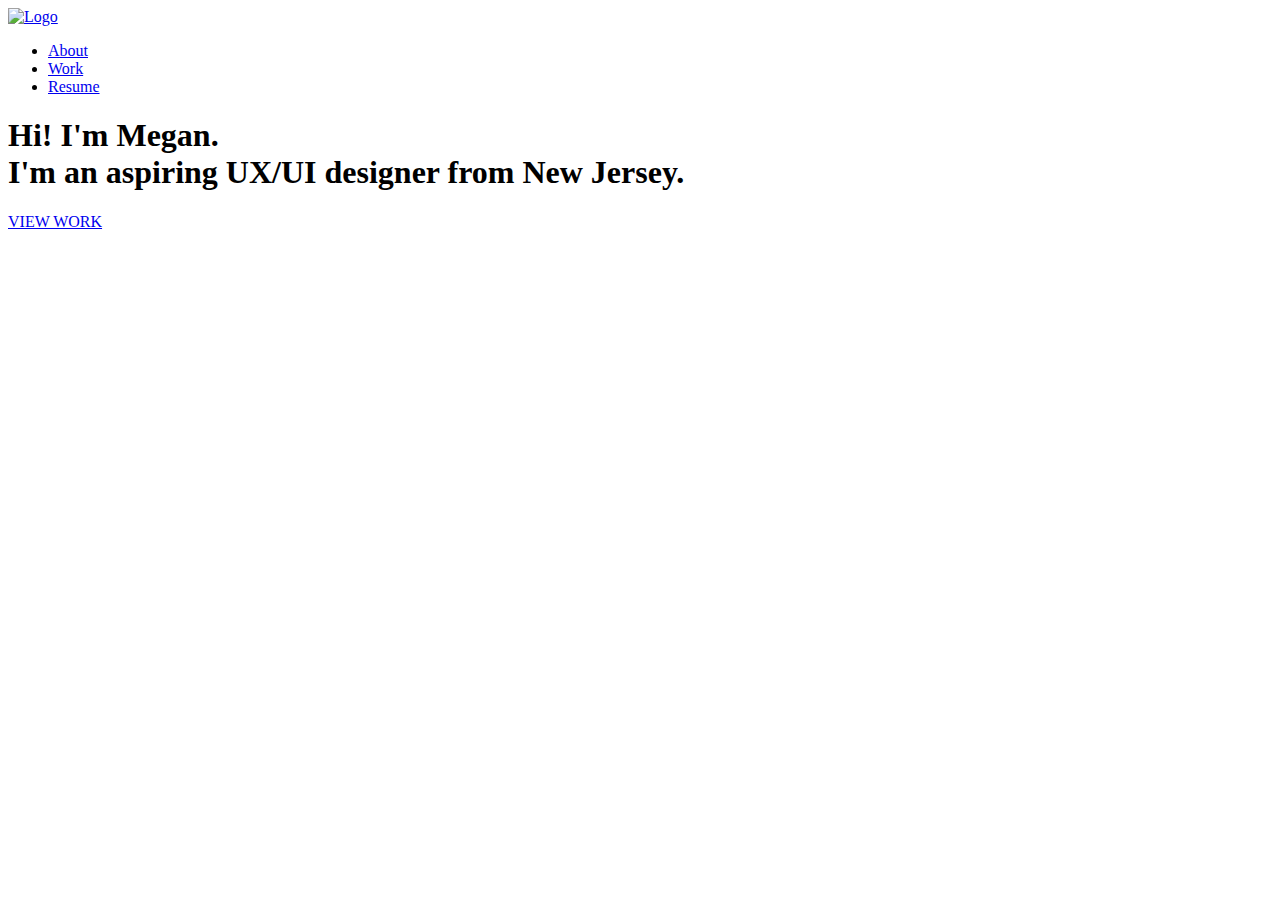
==== html/index.html @ c106c258 "homepage redo" ====
<!DOCTYPE html>
<html lang="en">
<head>
    <meta charset="UTF-8">
    <meta name="viewport" content="width=device-width, initial-scale=1.0">
    <title>Megan Lam</title>
    <link href="/css/normalize.css" rel="normalizer">
    <link href="/css/style_sheet.css" rel="stylesheet">
</head>
<body class="home">
    <div style= "background-image: url(/images/background.png)"></div>
    <div class="heading_index">
        <a href="index.html">
            <img src="/images/ML_logo.svg" alt="Logo" class= "logo"/></a>
<div class= "nav">
    <ul class= "navbar">
         <li class= "nav"><a href="about_me.html" class="about_me">About</a></li>
         <li class= "nav"><a href="work.html" class="work">Work</a></li>
         <li class= "nav"><a href="resume.html" class="resume">Resume</a></li>
</ul>
</div>

</div>
<div class= "intro">
<h1 class="intro_text">
    Hi! I'm Megan. 
    <br>I'm an aspiring UX/UI designer from New Jersey.
</h1>
    <a href="work.html" class="view">VIEW WORK</a>
</div>
</body>
</html>
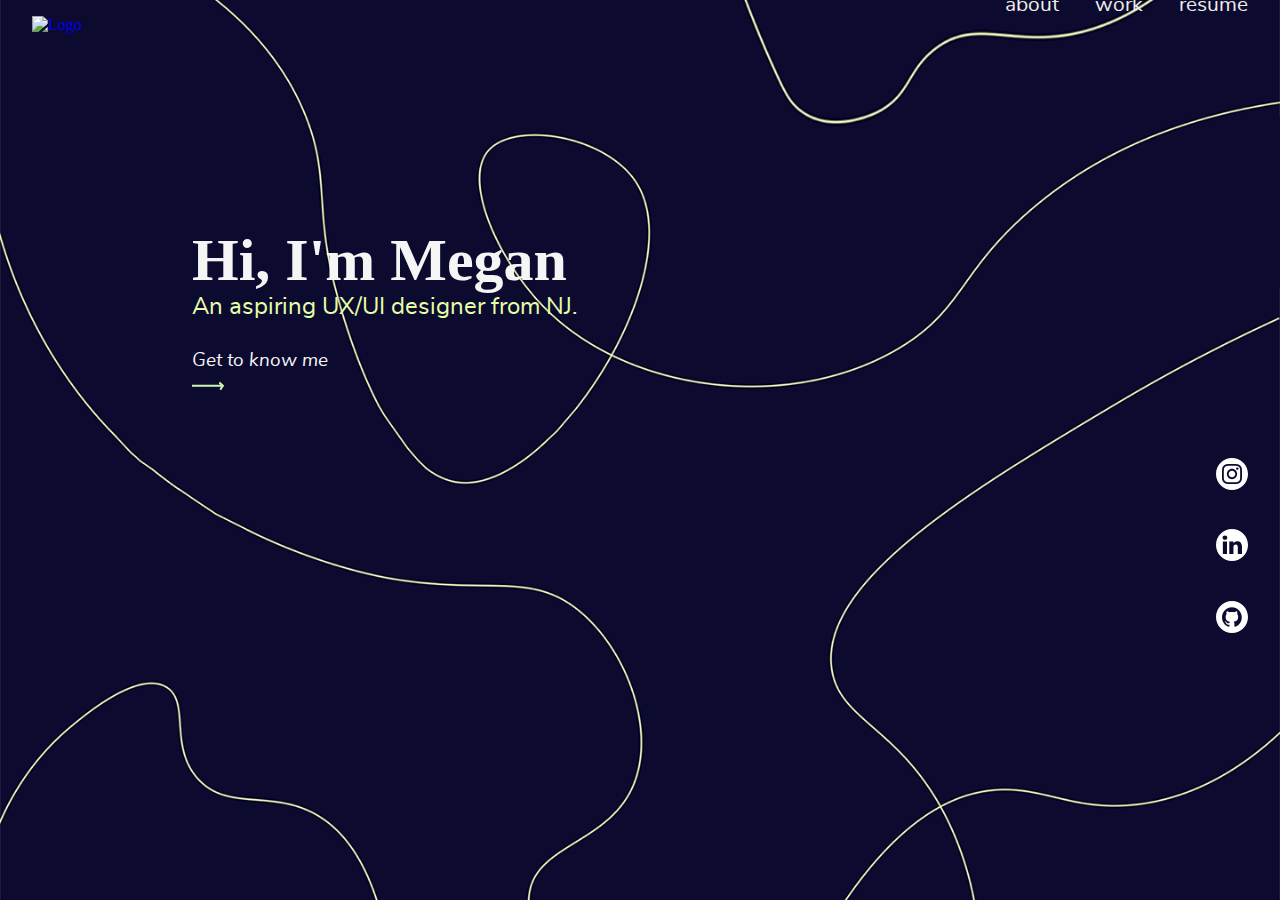
==== commit 2c3b19e0: "fixing work" ====
--- a/html/index.html
+++ b/html/index.html
@@ -5,28 +5,39 @@
     <meta name="viewport" content="width=device-width, initial-scale=1.0">
     <title>Megan Lam</title>
     <link href="/css/normalize.css" rel="normalizer">
-    <link href="/css/style_sheet.css" rel="stylesheet">
+    <link href="/css/stylesheet.css" rel="stylesheet">
 </head>
 <body class="home">
-    <div style= "background-image: url(/images/background.png)"></div>
-    <div class="heading_index">
-        <a href="index.html">
-            <img src="/images/ML_logo.svg" alt="Logo" class= "logo"/></a>
-<div class= "nav">
+    <a href="index.html">
+        <img src="/images/ML_logo.svg" alt="Logo" class= "logo"/></a> 
+    <div class= "nav" class= "heading">
     <ul class= "navbar">
-         <li class= "nav"><a href="about_me.html" class="about_me">About</a></li>
-         <li class= "nav"><a href="work.html" class="work">Work</a></li>
-         <li class= "nav"><a href="resume.html" class="resume">Resume</a></li>
+         <li class= "nav"><a href="about_me.html" class="about_me">about</a></li>
+         <li class= "nav"><a href="work.html" class="work">work</a></li>
+         <li class= "nav"><a href="resume.html" class="resume">resume</a></li>
 </ul>
 </div>
+<div class="intro_text">
+    <h1 class="intro">Hi, I'm Megan</h1>
+    <h2 class="intro">An aspiring UX/UI designer from NJ.</h2>
 
+    <a href="about_me.html">
+        <h3 class="intro">Get to know me </h3>
+        <img src="/images/arrow.svg" alt="arrow" class= "arrow"/></a>
 </div>
-<div class= "intro">
-<h1 class="intro_text">
-    Hi! I'm Megan. 
-    <br>I'm an aspiring UX/UI designer from New Jersey.
-</h1>
-    <a href="work.html" class="view">VIEW WORK</a>
+<div class="links">
+   <ul class="socials">
+    <li><a href="https://www.instagram.com/_meganlam/" target="_blank" rel="noopener noreferrer">
+        <img src="/images/icon/icon_ig.svg" alt="Instagram" class= "ig"/></a></li>
+    <li><a href="https://www.linkedin.com/in/megan-lam-004a321a0/" target="_blank" rel="noopener noreferrer">
+        <img src="/images/icon/icon_linkedin.svg" alt="LinkedIn" class= "linkedin"/></a></li>
+    <li><a href="https://github.com/megan-lam" target="_blank" rel="noopener noreferrer">
+        <img src="/images/icon/icon_git.svg" alt="GitHub" class= "git"/></a></li>
+    </ul>
 </div>
+
 </body>
 </html>
+
+
+
--- a/css/stylesheet.css
+++ b/css/stylesheet.css
@@ -0,0 +1,377 @@
+/* fonts */
+@font-face{
+    font-family: 'nunitosans';
+    src: url(../fonts/nunitosans/nunitosans-regular-webfont.woff2) format('woff2');
+    font-weight: normal;
+    font-style: normal;
+}
+@font-face{
+    font-family: 'nunitosans';
+    src: url(../fonts/nunitosans/nunitosans-italic-webfont.woff2) format('woff2');
+    font-weight: normal;
+    font-style: italic;
+}
+@font-face{
+    font-family: 'nunitosans';
+    src: url(../fonts/nunitosans/nunitosans-black-webfont.woff2) format('woff2');
+    font-weight: bold;
+    font-style: normal;
+}
+@font-face{
+    font-family: 'nunitosans';
+    src: url(../fonts/nunitosans/nunitosans-blackitalic-webfont.woff2) format('woff2');
+    font-weight: bold;
+    font-style: italic;
+}
+@font-face{
+    font-family: 'lato';
+    src: url(../fonts/lato/lato-regular-webfont.woff2) format('woff2');
+    font-weight: normal;
+    font-style: normal;
+}
+@font-face{
+    font-family: 'lato';
+    src: url(../fonts/lato/lato-italic-webfont.woff2) format('woff2');
+    font-weight: normal;
+    font-style: italic;
+}
+@font-face{
+    font-family: 'lato';
+    src: url(../fonts/lato/lato-bold-webfont.woff2) format('woff2');
+    font-weight: bold;
+    font-style: normal;
+}
+@font-face{
+    font-family: 'lato';
+    src: url(../fonts/lato/lato-bolditalic-webfont.woff2) format('woff2');
+    font-weight: bold;
+    font-style: italic;
+}
+@font-face{
+    font-family: 'proxima';
+    src: url(../fonts/proximanova/proxima-nova-bold-webfont.woff2) format('woff2');
+    font-weight:bold;
+    font-style: normal;
+}
+@font-face{
+    font-family: 'proxima';
+    src: url(../fonts/proximanova/proxima-nova-xbold_1-webfont.woff2) format('woff2');
+    font-weight: bolder;
+    font-style: normal;
+}
+
+/*nav*/
+body{
+    margin: 0;
+}
+ul.navbar li{
+    bottom: 3.5rem;
+    font-family: 'nunitosans';
+    font-size: 1.3rem;
+    display: inline;
+    position: relative;
+    padding-left: 0;
+    padding-right: 2rem;
+}
+ul.navbar{
+    float: right;
+}
+.heading{
+    background-color: #0c0a2f;
+    background-image: url(../images/bg_heading.jpg);
+    background-size: cover;
+    object-fit: fill;
+    height: 90px;
+}
+.logo{
+    height: 50px;
+    padding-left: 2rem;
+    padding-top: 1rem;
+    display: inline;
+    width: 50px;
+}
+/*home*/
+  @media (min-width:300px) and (max-width:699px) {
+    body.home{
+     background-image: url("../images/home_small.jpg");
+     background-repeat: no-repeat;
+     background-size: cover;
+     }
+ }
+  @media (min-width:700px) and (max-width:1279px) {
+    body.home{
+     background-image: url("../images/home_mediumh.jpg");
+     background-repeat: no-repeat;
+     background-size: cover;
+     }
+ }
+ @media (min-width:1280px) {
+   body.home{
+    background-image: url("../images/home_large.jpg");
+    background-repeat: no-repeat;
+    background-size:cover;
+    }
+}
+body.home{
+    background-color: #0C0A2F
+}
+/* unresponsive bg
+body {
+    background-color: #0C0A2F;
+    background-image: url("../images/home_large.jpg");
+    background-repeat: no-repeat;
+    background-size: cover;
+}
+*/
+/*@media (min-width: 300px) and (max-width: 699px){
+    div.intro_text {
+      font-size: 2.8rem;}
+    }*/
+@media (max-width: 899px){
+    div.intro_text{
+        padding-top: 30%;
+        width: 15rem;
+    }
+    h1.intro{
+        font-size: 2.75rem;
+    }   
+    h2.intro h3.intro{
+        font-size: 1.4rem;
+    }
+}
+@media (min-width: 900px){
+    div.intro_text{
+    padding-top: 15%;
+    }
+    h1.intro{
+    font-size: 3.75rem;
+    }
+    h2.intro h3.intro{
+    font-size: 1.3rem;
+    }
+}
+div.intro_text{
+display: flex;
+flex-direction: column;
+padding-left: 15%;
+}
+
+h1.intro{
+    color: whitesmoke;
+    font-family: 'proxima';
+    font-weight: bolder;
+    margin: 0;
+    padding-bottom: none;
+}
+h2.intro{
+    color:#e4ffa7;
+    font-family: 'nunitosans';
+    font-weight: normal;
+    margin: 0;
+;
+}
+h3.intro{
+    color: whitesmoke;
+    font-family: 'nunitosans';
+    font-weight: normal;
+    font-style: italic;
+    margin: 0;
+    padding-top: 2rem;
+}
+.arrow{
+    display: inline;
+    width: 2rem;
+    height: 2rem;
+    vertical-align: middle;
+}
+
+/*.socials{
+    display: block;
+    float: right;
+    top: 15%;
+    height: 2rem;
+    list-style: none;
+    padding-right: 2rem;
+    width: 2rem;
+}*/
+.socials{
+    float: right;
+}
+.socials li{
+    display: block;
+    list-style: none;
+    margin-top: 1.5rem;
+    padding-right: 2rem;
+    height: 2rem;
+    padding-top: 15%;
+    width: 2rem;
+} 
+/*about*/
+h1.title{
+    color: #0C0A2F;
+    font-family: 'proxima';
+    font-weight: bold;
+    font-size: 3rem;
+    font-style: italic;
+    text-transform: lowercase;
+    padding-left: 4rem;
+}
+h2.about_heading2{
+    color: #0C0A2F;
+    font-family: 'proxima';
+    font-size: 2rem;
+}
+p.about_me{
+    color: #0C0A2F;
+    font-family: 'lato';
+    font-weight: normal;
+    font-size: 1.2rem;
+    line-height: 2.2rem;
+
+}
+@media (max-width: 999px){
+    h1.title{
+        padding-top: 3%
+    }
+    .pic{
+    display: block;
+    margin-left: auto;
+    margin-right: auto;
+    }
+    .about_text{
+    margin-left: auto;
+    margin-right: auto;
+    width: 25rem;
+    }
+}
+@media (min-width: 1000px){
+    h1.title{
+        padding-top: 2rem;
+    }
+    /*.pic{
+    display: block;
+    float: right;
+    padding-left: 4rem;
+    padding-right: 4rem;
+    padding-top: 2rem;
+    padding-bottom: 2rem;
+    } */
+    .pics{
+        display: grid;
+        grid-template-columns: repeat(3, 1fr);
+    }
+    .about_text{
+    padding-left: 4rem;
+    padding-right: 2rem;
+    width: 40rem;
+    }
+}
+
+/* work */
+.work_heading{
+    color: #0C0A2F;
+    font-family: 'proxima';
+    font-weight: bold;
+    font-size: 3rem;
+    font-style: italic;
+    text-transform: lowercase;
+    padding-left: 4rem;
+}
+.container{
+    display: grid;
+    grid-template-columns: 1fr 1fr 1fr;
+    grid-template-rows: 1fr 1fr 1fr;
+    max-width: 100%;
+    row-gap: 2rem;
+    grid-template-areas: 
+    "slate slate2 slate 3"
+    "teado teado2 teado3";
+}
+
+.slate{
+    grid-area: 'slate' 'slate2';
+}
+.slate_text{
+    grid-area: 'slate2';
+}
+
+.teado_text{
+    grid-area: 'teado';
+}
+.teado_pic{
+    grid-area: 'teado2' 'teado3';
+}
+
+/* resume */
+.name{
+    color: #0C0A2F;
+    font-family: 'proxima';
+    font-size: 3rem;
+    text-transform: lowercase;
+    padding: 0 3rem;
+}
+.info{
+    color: #0C0A2F;
+    font-family: 'lato';
+    font-size: 1.2rem;
+    font-weight: bold;
+}
+.titles{
+    color: #0C0A2F;
+    font-family: 'proxima';
+    font-size: 1.7rem;
+    font-style: italic;
+    text-transform: lowercase;
+    padding: 0 3rem;
+}
+.description{
+    color: #0C0A2F;
+    font-family: 'lato';
+    font-weight: normal;
+    font-size: 1.2rem;
+    line-height: 1.5rem;
+    padding-left: 3rem;
+}
+ul.description, li{
+    padding-left: 2.5rem;
+}
+h3.subtitle, h3.course, h3.position{
+    color: #0c0a2f;
+    font-family: 'lato', Arial, Helvetica, sans-serif;
+    font-size: 1rem;
+    font-style: italic;
+    font-weight: bold;
+    margin: 0;
+    padding: 0;
+}
+/*.res_content{
+    margin-top: 3rem;
+    display: block;
+    margin-left: auto;
+    margin-right: auto;
+    padding-right: 1.5rem; 
+} */
+.res_content{
+    display: grid;
+    grid-template-columns: repeat(2, 1fr);
+}
+
+ul.description{
+    list-style: none;
+}
+li.info{
+    list-style: none;
+}
+a.resume:link {color: #eeede8;}
+a.resume:visited {color: #eeede8;}
+a.resume:hover {color: #e4ffa7;}
+
+a.work:link {color: #eeede8;}
+a.work:visited {color: #eeede8;}
+a.work:hover {color: #e4ffa7;}
+
+a.about_me:link {color: #eeede8;}
+a.about_me:visited {color: #eeede8;}
+a.about_me:hover {color: #e4ffa7;}
+
+a{text-decoration:none;}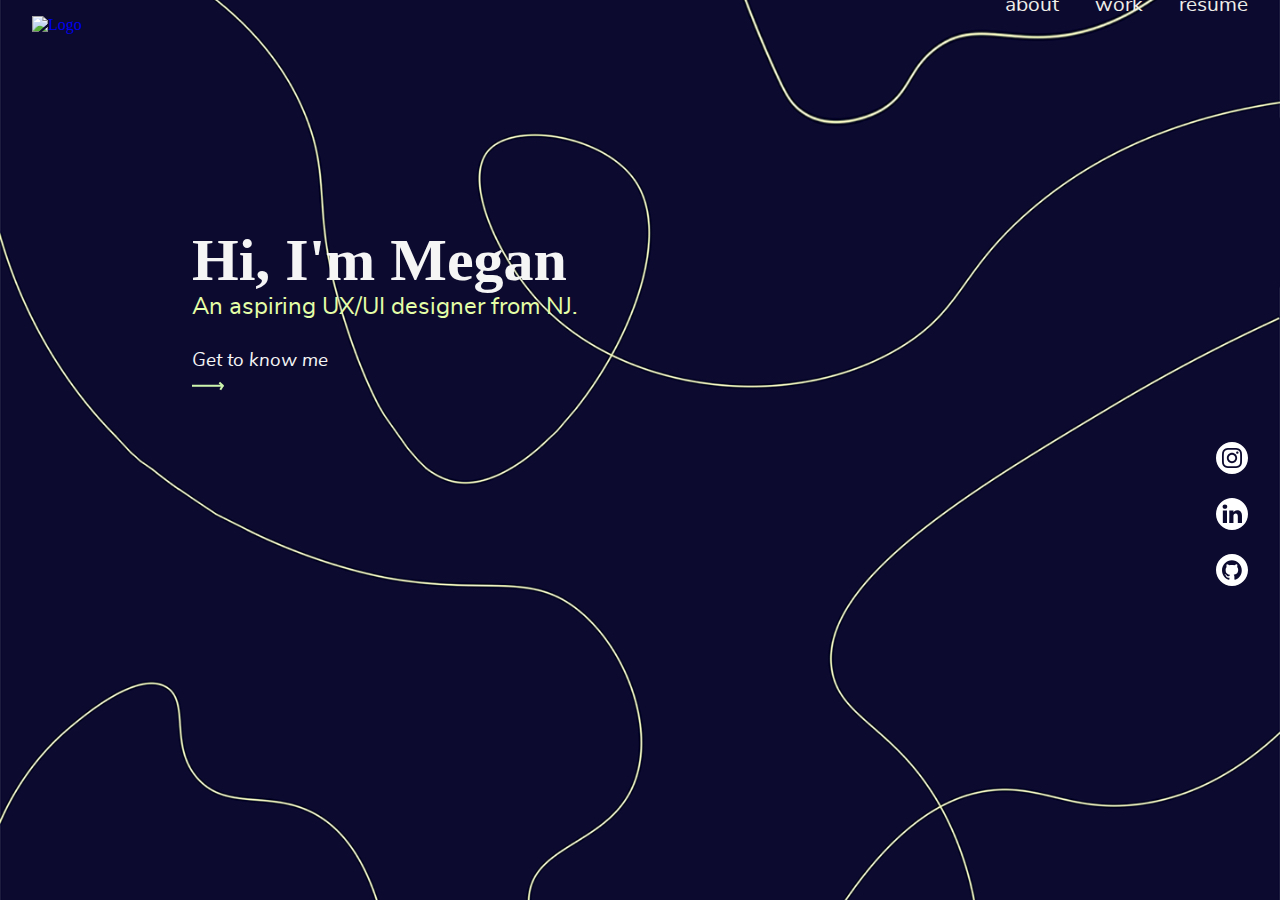
==== commit 2aa24bcd: "clean up" ====
--- a/html/index.html
+++ b/html/index.html
@@ -37,7 +37,4 @@
 </div>
 
 </body>
-</html>
-
-
-
+</html>--- a/css/stylesheet.css
+++ b/css/stylesheet.css
@@ -53,18 +53,13 @@
     font-weight:bold;
     font-style: normal;
 }
-@font-face{
-    font-family: 'proxima';
-    src: url(../fonts/proximanova/proxima-nova-xbold_1-webfont.woff2) format('woff2');
-    font-weight: bolder;
-    font-style: normal;
-}
 
 /*nav*/
 body{
     margin: 0;
 }
 ul.navbar li{
+    color: white;
     bottom: 3.5rem;
     font-family: 'nunitosans';
     font-size: 1.3rem;
@@ -74,6 +69,7 @@
     padding-right: 2rem;
 }
 ul.navbar{
+    color: white;
     float: right;
 }
 .heading{
@@ -129,7 +125,7 @@
     }*/
 @media (max-width: 899px){
     div.intro_text{
-        padding-top: 30%;
+        padding-top: 15%;
         width: 15rem;
     }
     h1.intro{
@@ -161,7 +157,7 @@
     font-family: 'proxima';
     font-weight: bolder;
     margin: 0;
-    padding-bottom: none;
+    padding-bottom: 0;
 }
 h2.intro{
     color:#e4ffa7;
@@ -199,22 +195,18 @@
 }
 .socials li{
     display: block;
+    bottom: 2rem;
     list-style: none;
     margin-top: 1.5rem;
     padding-right: 2rem;
     height: 2rem;
-    padding-top: 15%;
+    padding-top: 0;
     width: 2rem;
 } 
 /*about*/
-h1.title{
-    color: #0C0A2F;
-    font-family: 'proxima';
-    font-weight: bold;
-    font-size: 3rem;
-    font-style: italic;
-    text-transform: lowercase;
-    padding-left: 4rem;
+.pic1{
+    max-width: 270px;
+    min-width: 100px;
 }
 h2.about_heading2{
     color: #0C0A2F;
@@ -229,22 +221,31 @@
     line-height: 2.2rem;
 
 }
-@media (max-width: 999px){
-    h1.title{
+@media (max-width: 1249px){
+    h1.title_a{
         padding-top: 3%
     }
-    .pic{
+    h1.title_a{
+        color: #0C0A2F;
+        font-family: 'proxima';
+        font-weight: bold;
+        font-size: 3rem;
+        font-style: italic;
+        text-transform: lowercase;
+        padding-left: 4rem;
+    }
+    .apic{
     display: block;
     margin-left: auto;
     margin-right: auto;
+    padding-left: 30%;
     }
     .about_text{
-    margin-left: auto;
-    margin-right: auto;
-    width: 25rem;
-    }
-}
-@media (min-width: 1000px){
+    padding-left: 2rem;
+    padding-right: 2rem;
+    }
+}
+@media (min-width: 1250px){
     h1.title{
         padding-top: 2rem;
     }
@@ -256,19 +257,48 @@
     padding-top: 2rem;
     padding-bottom: 2rem;
     } */
-    .pics{
+    .about_container{
         display: grid;
-        grid-template-columns: repeat(3, 1fr);
+        height: 100vh;
+        grid-template-columns: 1fr 1fr;
+        grid-template-rows: 35% 1fr 1fr 25%;
+        grid-column-gap: 3rem;
+        max-width: 100vw;
+    }
+
+    .pic2{
+        position: relative;
+        grid-column-start: 1;
+        grid-column-end: span 2;
+        justify-items: end;
+        margin-left: 3rem;
+    }
+    .apic{
+        padding-top: 4rem;
+        padding-left: 1rem;
+        float: right;
+    }
+    h1.title_a{
+        color: #0C0A2F;
+        font-family: 'proxima';
+        font-weight: bold;
+        font-size: 3rem;
+        font-style: italic;
+        text-transform: lowercase;
+
     }
     .about_text{
     padding-left: 4rem;
     padding-right: 2rem;
     width: 40rem;
+    grid-row-start: 1;
+    grid-row-end: span 3;
+    padding-top: 3rem;
     }
 }
 
 /* work */
-.work_heading{
+h1.title{
     color: #0C0A2F;
     font-family: 'proxima';
     font-weight: bold;
@@ -277,59 +307,96 @@
     text-transform: lowercase;
     padding-left: 4rem;
 }
+p.copy{
+    color: #94a2a6;
+    font-family: 'nunitosans', Arial, Helvetica, sans-serif;
+    font-style: italic;
+    font-weight: normal;
+    margin-top:0;
+    text-transform: uppercase;
+    padding:0 3rem;
+
+}
+.slate_title, .teado_title, .additional_work{
+    color: #0c0a2f;
+    font-family: 'proxima', Arial, Helvetica, sans-serif;
+    font-style: italic;
+    font-size: 1.5rem;
+    font-weight: bold;
+    margin-bottom: 0;
+    padding: 0 3rem;
+    text-transform: lowercase;
+}
+.work_heading{
+    color: #0C0A2F;
+    font-family: 'proxima';
+    font-weight: bold;
+    font-size: 3rem;
+    font-style: italic;
+    text-transform: lowercase;
+    padding-left: 4rem;
+}
+.about{
+    color: #0C0A2F;
+    font-family: 'nunitosans';
+    font-weight: normal;
+    font-size: 1rem;
+    text-transform: lowercase;
+    padding-left: 3em;
+    max-width: 70ch;
+}
 .container{
-    display: grid;
-    grid-template-columns: 1fr 1fr 1fr;
-    grid-template-rows: 1fr 1fr 1fr;
-    max-width: 100%;
-    row-gap: 2rem;
-    grid-template-areas: 
-    "slate slate2 slate 3"
-    "teado teado2 teado3";
-}
-
-.slate{
-    grid-area: 'slate' 'slate2';
+    max-width: 100vw;
+}
+.slate_pic{
+    transition: opacity 400ms;
+}
+.slate_pic:hover{
+opacity: 80%;
 }
 .slate_text{
-    grid-area: 'slate2';
-}
-
-.teado_text{
-    grid-area: 'teado';
+    float: right;
+    max-width: 60ch;
+    padding-right: 3rem;
+
 }
 .teado_pic{
-    grid-area: 'teado2' 'teado3';
-}
+    display: block;
+    float:right;
+    transition: opacity 400ms;
+    }
+.teado_pic:hover{
+    opacity: 80%;
+}
+    .teado_text{
+        float:left;
+        max-width: 60ch;
+        padding-bottom: 3rem;
+        padding-right: 3rem;
+    }
 
 /* resume */
-.name{
+.info{
+    color: #0C0A2F;
+    font-family: 'lato';
+    font-size: 1.2rem;
+    font-weight: bold;
+    line-height: 1.8rem;
+}
+.titles{
     color: #0C0A2F;
     font-family: 'proxima';
-    font-size: 3rem;
+    font-size: 1.7rem;
+    font-style: italic;
     text-transform: lowercase;
     padding: 0 3rem;
 }
-.info{
-    color: #0C0A2F;
-    font-family: 'lato';
+.description{
+    color: #0C0A2F;
+    font-family: 'lato';
+    font-weight: normal;
     font-size: 1.2rem;
-    font-weight: bold;
-}
-.titles{
-    color: #0C0A2F;
-    font-family: 'proxima';
-    font-size: 1.7rem;
-    font-style: italic;
-    text-transform: lowercase;
-    padding: 0 3rem;
-}
-.description{
-    color: #0C0A2F;
-    font-family: 'lato';
-    font-weight: normal;
-    font-size: 1.2rem;
-    line-height: 1.5rem;
+    line-height: 1.8rem;
     padding-left: 3rem;
 }
 ul.description, li{
@@ -351,9 +418,67 @@
     margin-right: auto;
     padding-right: 1.5rem; 
 } */
+
 .res_content{
-    display: grid;
-    grid-template-columns: repeat(2, 1fr);
+    max-width: 70ch;
+    margin-left: auto;
+    margin-right: auto;
+    padding-left: 2rem;
+    padding-right: 3rem;
+}
+
+/* teado and slate */
+.case_content{
+color: #0C0A2F;
+font-family: 'nunitosans'sans-serif;
+font-weight: normal;
+font-size: 1.2rem;
+line-height: 2.1rem;
+max-width: 70ch;
+margin: 0 auto;
+text-indent: 25px;
+padding: 0 3rem;
+}
+p.case{
+    color: #0C0A2F;
+    font-family: 'lato';
+    font-weight: normal;
+    font-size: 1.2rem;
+    line-height: 2.2rem;
+}
+div.t_img{
+   display: flex;
+   justify-content: center;
+
+}
+@media (max-width:899px){
+    .sl, .w, .sc, .sp{
+        padding-left: 3rem;}
+
+}
+@media (min-width: 900px){
+    .sl{
+        display: grid;
+        grid-template-columns: 1fr 1fr;
+        grid-row: repeat(4, 1fr);
+        justify-content: center;
+        padding-bottom: 4rem;
+        padding-left: 4rem;
+        padding-right: 3rem;
+    }
+    .w{
+        padding-top: 7rem;
+        grid-column-start: 1;
+        grid-row-start: 2;
+    }
+    .sc{
+        padding-top: 5rem;
+    }
+    .sp{
+        padding-top: 5rem;
+        grid-column-start: 1;
+        grid-row-start: 4;
+    }
 }
 
 ul.description{
@@ -361,6 +486,9 @@
 }
 li.info{
     list-style: none;
+}
+a{
+    text-decoration: none;
 }
 a.resume:link {color: #eeede8;}
 a.resume:visited {color: #eeede8;}
@@ -373,5 +501,3 @@
 a.about_me:link {color: #eeede8;}
 a.about_me:visited {color: #eeede8;}
 a.about_me:hover {color: #e4ffa7;}
-
-a{text-decoration:none;}